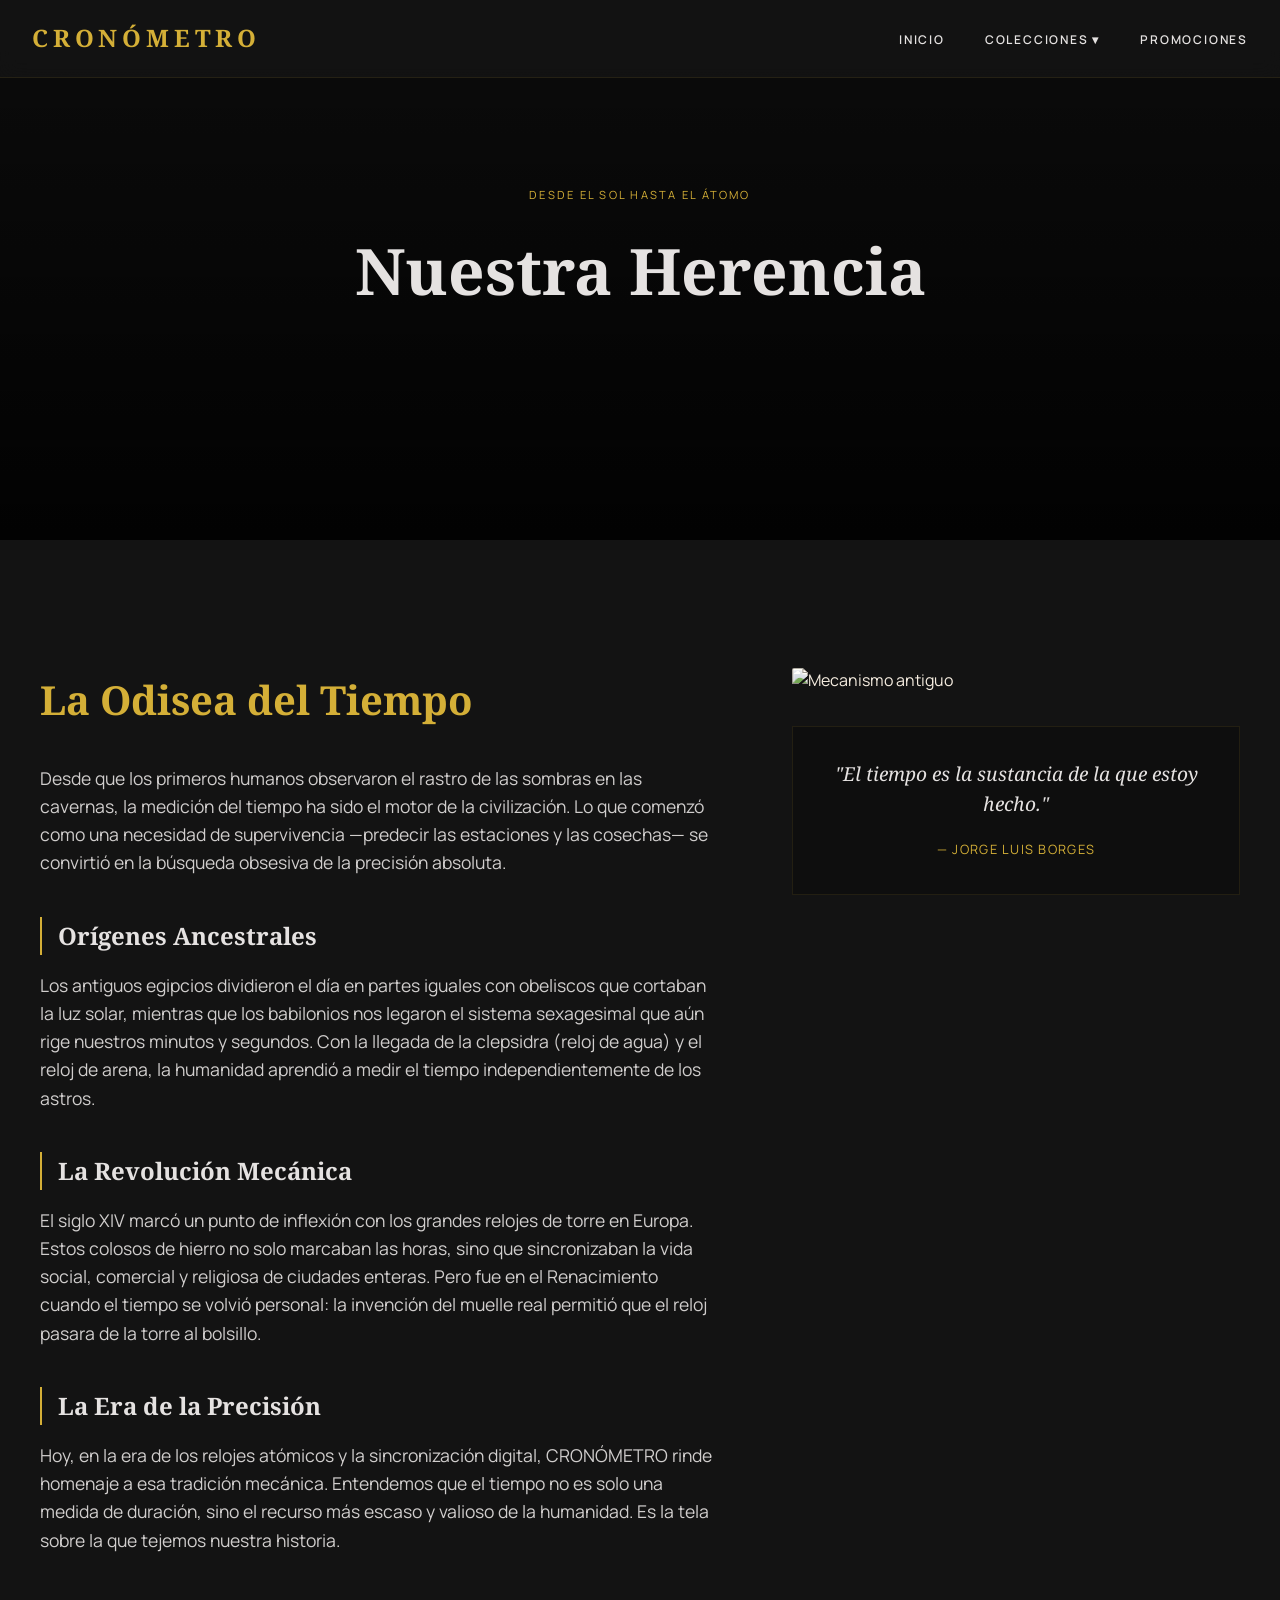
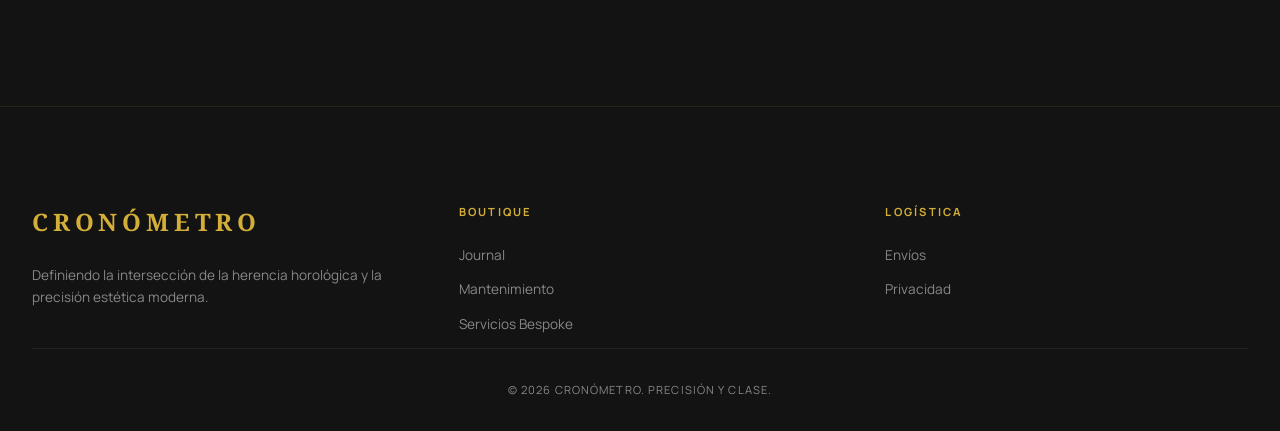
==== historia.html @ 7d50dd89 "Actualizados estilos CSS y contenido de index e historia" ====
<!DOCTYPE html>
<html lang="es">
<head>
    <meta charset="UTF-8">
    <meta name="viewport" content="width=device-width, initial-scale=1.0">
    <title>Historia | CRONÓMETRO</title>
    <link rel="stylesheet" href="estilos.css">
    <link href="https://fonts.googleapis.com/css2?family=Noto+Serif:wght@400;700&family=Manrope:wght@300;500&display=swap" rel="stylesheet">
    <link href="https://fonts.googleapis.com/icon?family=Material+Icons" rel="stylesheet">
</head>
<body>
    
    <header class="main-header">
        <div class="header-container">
            <div class="logo">CRONÓMETRO</div>
            <nav class="nav-menu">
                <ul class="nav-links">
                    <li><a href="index.html">INICIO</a></li>
                    <li class="dropdown">
                        <a class="dropbtn">COLECCIONES ▾</a>
                        <ul class="dropdown-content">
                            <li><a href="clasicos.html">Clásicos</a></li>
                            <li><a href="index.html#catalogo">Deportivos</a></li>
                            <li><a href="index.html#catalogo">Lujo</a></li>
                        </ul>
                   </li>
                   <li><a href="#">PROMOCIONES</a></li>
                </ul>
            </nav>
            <div class="header-actions">
                <span class="material-icons">shopping_bag</span>
            </div>
        </div>
    </header>

    <main class="history-page">
        <section class="history-hero">
            <div class="hero-overlay"></div>
            <div class="hero-content">
                <p class="label">Desde el Sol hasta el Átomo</p>
                <h1>Nuestra Herencia</h1>
            </div>
        </section>

        <section class="history-content">
            <div class="container">
                <div class="history-grid">
                    <article class="history-text">
                        <h2>La Odisea del Tiempo</h2>
                        <p>Desde que los primeros humanos observaron el rastro de las sombras en las cavernas, la medición del tiempo ha sido el motor de la civilización. Lo que comenzó como una necesidad de supervivencia —predecir las estaciones y las cosechas— se convirtió en la búsqueda obsesiva de la precisión absoluta.</p>
                        
                        <h3>Orígenes Ancestrales</h3>
                        <p>Los antiguos egipcios dividieron el día en partes iguales con obeliscos que cortaban la luz solar, mientras que los babilonios nos legaron el sistema sexagesimal que aún rige nuestros minutos y segundos. Con la llegada de la clepsidra (reloj de agua) y el reloj de arena, la humanidad aprendió a medir el tiempo independientemente de los astros.</p>

                        <h3>La Revolución Mecánica</h3>
                        <p>El siglo XIV marcó un punto de inflexión con los grandes relojes de torre en Europa. Estos colosos de hierro no solo marcaban las horas, sino que sincronizaban la vida social, comercial y religiosa de ciudades enteras. Pero fue en el Renacimiento cuando el tiempo se volvió personal: la invención del muelle real permitió que el reloj pasara de la torre al bolsillo.</p>

                        <h3>La Era de la Precisión</h3>
                        <p>Hoy, en la era de los relojes atómicos y la sincronización digital, CRONÓMETRO rinde homenaje a esa tradición mecánica. Entendemos que el tiempo no es solo una medida de duración, sino el recurso más escaso y valioso de la humanidad. Es la tela sobre la que tejemos nuestra historia.</p>
                    </article>
                    <aside class="history-image-side">
                        <img src="https://images.unsplash.com/photo-1508057198894-247b23fe5ade?auto=format&fit=crop&q=80&w=800" alt="Mecanismo antiguo">
                        <div class="quote-box">
                            <p>"El tiempo es la sustancia de la que estoy hecho."</p>
                            <span>— Jorge Luis Borges</span>
                        </div>
                    </aside>
                </div>
            </div>
        </section>
    </main>

    <footer class="main-footer">
        <div class="footer-grid">
            <div class="footer-brand">
                <div class="logo">CRONÓMETRO</div>
                <p>Definiendo la intersección de la herencia horológica y la precisión estética moderna.</p>
            </div>
            <div class="footer-links">
                <h4>Boutique</h4>
                <ul>
                    <li><a href="index.html">Journal</a></li>
                    <li><a href="#">Mantenimiento</a></li>
                    <li><a href="#">Servicios Bespoke</a></li>
                </ul>
            </div>
            <div class="footer-links">
                <h4>Logística</h4>
                <ul>
                    <li><a href="#">Envíos</a></li>
                    <li><a href="#">Privacidad</a></li>
                </ul>
            </div>
        </div>
        <div class="footer-bottom">
            <p>&copy; 2026 CRONÓMETRO. PRECISIÓN Y CLASE.</p>
        </div>
    </footer>

</body>
</html>
---- estilos.css ----
/* --- Variables y Configuración Base --- */
:root {
    --primary: #D4AF37; /* Dorado */
    --bg-dark: #131313;
    --bg-deep: #0e0e0e;
    --text-light: #e5e2e1;
    --text-muted: #888;
    --font-serif: 'Noto Serif', serif;
    --font-sans: 'Manrope', sans-serif;
    --transition: all 0.4s cubic-bezier(0.4, 0, 0.2, 1);
}

* {
    margin: 0;
    padding: 0;
    box-sizing: border-box;
}

body {
    background-color: var(--bg-dark);
    color: var(--text-light);
    font-family: var(--font-sans);
    line-height: 1.6;
    overflow-x: hidden;
}

/* --- Header --- */
.main-header {
    position: fixed;
    top: 0;
    width: 100%;
    z-index: 1000;
    background: rgba(19, 19, 19, 0.9);
    backdrop-filter: blur(10px);
    border-bottom: 1px solid rgba(212, 175, 55, 0.1);
}

.header-container {
    max-width: 1400px;
    margin: 0 auto;
    padding: 1.2rem 2rem; /* Un poco más compacto */
    display: flex;
    justify-content: space-between; 
    align-items: center;
}

.logo {
    font-family: var(--font-serif);
    font-size: 1.5rem;
    letter-spacing: 0.2em;
    color: var(--primary);
    font-weight: 700;
    text-transform: uppercase;
}

/* --- Estilos del Menú (Navegación) --- */
.nav-links {
    display: flex;
    list-style: none;
    gap: 2.5rem;
}

.nav-links a {
    text-decoration: none;
    color: var(--text-light);
    font-size: 0.75rem;
    font-weight: 600;
    letter-spacing: 0.15em;
    text-transform: uppercase;
    transition: var(--transition);
}

.nav-links a:hover {
    color: var(--primary);
}

/* --- Lógica del Dropdown (Desplegable) --- */
.dropdown {
    position: relative;
}

.dropdown-content {
    display: none;
    position: absolute;
    top: 100%;
    left: 0;
    background: #1a1a1a;
    border: 1px solid rgba(212, 175, 55, 0.2);
    min-width: 160px;
    padding: 1rem 0;
    list-style: none;
    box-shadow: 0 10px 30px rgba(0,0,0,0.5);
    margin-top: 0.5rem;
}

.dropdown-content li a {
    padding: 0.6rem 1.5rem;
    display: block;
    color: var(--text-muted);
}

.dropdown-content li a:hover {
    color: var(--primary);
    background: rgba(212, 175, 55, 0.05);
}

/* Mostrar al pasar el mouse */
.dropdown:hover .dropdown-content {
    display: block;
}

/* Ocultar elementos viejos */
.menu-toggle, .header-actions {
    display: none;
}

/* --- Hero Section --- */
.hero {
    height: 100vh;
    background: center/cover no-repeat;
    display: flex;
    align-items: center;
    justify-content: center;
    text-align: center;
    position: relative;
}

.hero-overlay {
    position: absolute;
    inset: 0;
    background: linear-gradient(to bottom, rgba(0,0,0,0.3), rgba(0,0,0,0.8));
}

.hero-content {
    position: relative;
    z-index: 1;
    max-width: 800px;
    padding: 0 1rem;
}

.hero-subtitle {
    letter-spacing: 0.3em;
    color: var(--primary);
    font-size: 0.8rem;
    margin-bottom: 1rem;
}

.hero h1 {
    font-family: var(--font-serif);
    font-size: 4rem;
    margin-bottom: 2rem;
}

.btn {
    padding: 1rem 2.5rem;
    text-decoration: none;
    text-transform: uppercase;
    letter-spacing: 0.1em;
    font-size: 0.75rem;
    transition: var(--transition);
    display: inline-block;
    margin: 0.5rem;
}

.btn-primary {
    background: var(--primary);
    color: #000;
    font-weight: 700;
}

.btn-secondary {
    border: 1px solid var(--text-light);
    color: var(--text-light);
}

/* --- Catalog Section --- */
.catalog-section {
    padding: 6rem 2rem;
    max-width: 1400px;
    margin: 0 auto;
}

.section-header {
    text-align: center;
    margin-bottom: 4rem;
}

.section-header .label {
    color: var(--primary);
    text-transform: uppercase;
    letter-spacing: 0.2em;
    font-size: 0.7rem;
    margin-bottom: 1rem;
}

.section-header h2 {
    font-family: var(--font-serif);
    font-size: 2.5rem;
}

.product-grid {
    display: grid;
    grid-template-columns: repeat(auto-fit, minmax(300px, 1fr));
    gap: 3rem;
}

.product-card {
    background: #1c1c1c;
    transition: var(--transition);
}

.product-card:hover {
    transform: translateY(-10px);
}

.product-image img {
    width: 100%;
    height: 400px;
    object-fit: cover;
}

.product-info {
    padding: 2rem;
}

.info-top {
    display: flex;
    justify-content: space-between;
    align-items: baseline;
    margin-bottom: 0.5rem;
}

.product-info h3 {
    font-family: var(--font-serif);
    font-size: 1.2rem;
}

.price {
    color: var(--primary);
    font-weight: 700;
}

.description {
    color: var(--text-muted);
    font-size: 0.85rem;
    margin-bottom: 1.5rem;
}

.btn-buy {
    width: 100%;
    background: none;
    border: 1px solid var(--primary);
    color: var(--primary);
    padding: 1rem;
    cursor: pointer;
    text-transform: uppercase;
    font-size: 0.7rem;
    letter-spacing: 0.1em;
    transition: var(--transition);
}

.btn-buy:hover {
    background: var(--primary);
    color: #000;
}

/* --- Order Form --- */
.order-section {
    padding: 6rem 2rem;
    background: var(--bg-deep);
}

.order-container {
    max-width: 600px;
    margin: 0 auto;
}

.order-container h2 {
    font-family: var(--font-serif);
    text-align: center;
    margin-bottom: 3rem;
}

.form-group {
    margin-bottom: 2.5rem;
}

.form-group label {
    display: block;
    color: var(--primary);
    text-transform: uppercase;
    font-size: 0.65rem;
    letter-spacing: 0.15em;
    margin-bottom: 1rem;
}

.order-form input, .order-form select {
    width: 100%;
    background: transparent;
    border: none;
    border-bottom: 1px solid #333;
    padding: 1rem 0;
    color: #fff;
    font-family: var(--font-sans);
    margin-bottom: 1rem;
    outline: none;
}

.order-form input:focus {
    border-bottom-color: var(--primary);
}

.row {
    display: flex;
    gap: 1rem;
}

.btn-confirm {
    width: 100%;
    background: var(--primary);
    border: none;
    padding: 1.2rem;
    font-weight: 700;
    text-transform: uppercase;
    letter-spacing: 0.15em;
    cursor: pointer;
    margin-top: 2rem;
}

/* --- Footer --- */
.main-footer {
    padding: 6rem 2rem 2rem;
    border-top: 1px solid rgba(212, 175, 55, 0.1);
}

.footer-grid {
    max-width: 1400px;
    margin: 0 auto;
    display: grid;
    grid-template-columns: repeat(auto-fit, minmax(200px, 1fr));
    gap: 4rem;
    margin-bottom: 4rem;
}

.footer-brand p {
    margin-top: 1.5rem;
    color: var(--text-muted);
    font-size: 0.85rem;
}

.footer-links h4 {
    text-transform: uppercase;
    font-size: 0.7rem;
    letter-spacing: 0.2em;
    color: var(--primary);
    margin-bottom: 1.5rem;
}

.footer-links ul {
    list-style: none;
}

.footer-links a {
    text-decoration: none;
    color: var(--text-muted);
    font-size: 0.85rem;
    display: block;
    margin-bottom: 0.8rem;
    transition: var(--transition);
}

.footer-links a:hover {
    color: var(--primary);
}

.footer-bottom {
    text-align: center;
    border-top: 1px solid #222;
    padding-top: 2rem;
    color: var(--text-muted);
    font-size: 0.7rem;
    letter-spacing: 0.1em;
}

/* --- Responsividad --- */
@media (max-width: 768px) {
    .hero h1 { font-size: 2.5rem; }
    .product-grid { grid-template-columns: 1fr; }
    .row { flex-direction: column; gap: 0; }
}

/* Estilos para la cuadrícula de productos */
.contenedor-productos {
    display: grid;
    grid-template-columns: repeat(auto-fit, minmax(250px, 1fr));
    gap: 20px;
    padding: 40px;
    max-width: 1200px;
    margin: 0 auto;
}

.tarjeta-reloj {
    border: 1px solid #D4AF37;
    border-radius: 8px;
    padding: 15px;
    text-align: center;
    transition: transform 0.3s;
}

.tarjeta-reloj:hover {
    transform: translateY(-5px);
    box-shadow: 0 5px 15px rgba(0,0,0,0.1);
}

.tarjeta-reloj img {
    max-width: 100%;
    height: auto;
    border-radius: 4px;
}

/* Botones */
.btn-volver {
    display: inline-block;
    margin: 20px;
    text-decoration: none;
    color: #333;
    font-weight: bold;
}

.btn-comprar {
    background-color: #28a745;
    color: white;
    border: none;
    padding: 10px 20px;
    border-radius: 5px;
    cursor: pointer;
    font-size: 1rem;
}

.btn-comprar:hover {
    background-color: #218838;
}

:root {
    --primary: #D4AF37; /* Dorado */
    --bg-dark: #131313;
    --bg-deep: #0e0e0e;
    --text-light: #e5e2e1;
    --text-muted: #888;
    --font-serif: 'Noto Serif', serif;
    --font-sans: 'Manrope', sans-serif;
    --transition: all 0.4s cubic-bezier(0.4, 0, 0.2, 1);
}

* {
    margin: 0;
    padding: 0;
    box-sizing: border-box;
}

body {
    background-color: var(--bg-dark);
    color: var(--text-light);
    font-family: var(--font-sans);
    line-height: 1.6;
    overflow-x: hidden;
}

/* --- Header --- */
.main-header {
    position: fixed;
    top: 0;
    width: 100%;
    z-index: 1000;
    background: rgba(19, 19, 19, 0.9);
    backdrop-filter: blur(10px);
    border-bottom: 1px solid rgba(212, 175, 55, 0.1);
}

.header-container {
    max-width: 1400px;
    margin: 0 auto;
    padding: 1.2rem 2rem;
    display: flex;
    justify-content: space-between; 
    align-items: center;
}

.logo {
    font-family: var(--font-serif);
    font-size: 1.5rem;
    letter-spacing: 0.2em;
    color: var(--primary);
    font-weight: 700;
    text-transform: uppercase;
}

/* --- Navegación --- */
.nav-menu {
    display: flex;
}

.nav-links {
    display: flex;
    list-style: none;
    gap: 2.5rem;
    align-items: center;
}

.nav-links a {
    text-decoration: none;
    color: var(--text-light);
    font-size: 0.75rem;
    font-weight: 600;
    letter-spacing: 0.15em;
    text-transform: uppercase;
    transition: var(--transition);
}

.nav-links a:hover {
    color: var(--primary);
}

/* --- Dropdown Logic --- */
.dropdown {
    position: relative;
}

.dropdown-content {
    display: none;
    position: absolute;
    top: 100%;
    left: 0;
    background: #1a1a1a;
    border: 1px solid rgba(212, 175, 55, 0.2);
    min-width: 160px;
    padding: 1rem 0;
    list-style: none;
    box-shadow: 0 10px 30px rgba(0,0,0,0.5);
    margin-top: 0.5rem;
}

.dropdown-content li a {
    padding: 0.6rem 1.5rem;
    display: block;
    color: var(--text-muted);
}

.dropdown-content li a:hover {
    color: var(--primary);
    background: rgba(212, 175, 55, 0.05);
}

.dropdown:hover .dropdown-content {
    display: block;
    animation: fadeIn 0.3s ease;
}

@keyframes fadeIn {
    from { opacity: 0; transform: translateY(10px); }
    to { opacity: 1; transform: translateY(0); }
}

.header-actions {
    color: var(--primary);
    cursor: pointer;
}

/* --- Hero Global --- */
.hero, .history-hero {
    height: 80vh;
    background: url('https://images.unsplash.com/photo-1547996160-81dfa63595aa?auto=format&fit=crop&q=80&w=2000') center/cover no-repeat;
    display: flex;
    align-items: center;
    justify-content: center;
    text-align: center;
    position: relative;
}

.history-hero {
    height: 60vh;
    background-image: url('https://images.unsplash.com/photo-1509048191080-d2984bad6ae5?auto=format&fit=crop&q=80&w=2000');
}

.hero-overlay {
    position: absolute;
    inset: 0;
    background: linear-gradient(to bottom, rgba(0,0,0,0.4), rgba(0,0,0,0.9));
}

.hero-content {
    position: relative;
    z-index: 1;
    max-width: 800px;
    padding: 0 1rem;
}

.hero h1, .history-hero h1 {
    font-family: var(--font-serif);
    font-size: 4rem;
    margin-bottom: 2rem;
}

.label {
    color: var(--primary);
    text-transform: uppercase;
    letter-spacing: 0.2em;
    font-size: 0.7rem;
    margin-bottom: 1rem;
}

/* --- History Section --- */
.history-content {
    padding: 8rem 2rem;
    background: var(--bg-dark);
}

.container {
    max-width: 1200px;
    margin: 0 auto;
}

.history-grid {
    display: grid;
    grid-template-columns: 1.5fr 1fr;
    gap: 5rem;
    align-items: start;
}

.history-text h2 {
    font-family: var(--font-serif);
    font-size: 2.5rem;
    margin-bottom: 2rem;
    color: var(--primary);
}

.history-text h3 {
    font-family: var(--font-serif);
    font-size: 1.5rem;
    margin: 2.5rem 0 1rem;
    border-left: 2px solid var(--primary);
    padding-left: 1rem;
}

.history-text p {
    color: var(--text-light);
    margin-bottom: 1.5rem;
    font-size: 1.1rem;
    opacity: 0.9;
}

.history-image-side img {
    width: 100%;
    border-radius: 2px;
    margin-bottom: 2rem;
    filter: grayscale(0.2) sepia(0.2);
}

.quote-box {
    padding: 2rem;
    background: var(--bg-deep);
    border: 1px solid rgba(212, 175, 55, 0.1);
    text-align: center;
}

.quote-box p {
    font-style: italic;
    font-family: var(--font-serif);
    font-size: 1.2rem;
    margin-bottom: 1rem;
}

.quote-box span {
    color: var(--primary);
    font-size: 0.8rem;
    text-transform: uppercase;
    letter-spacing: 0.1em;
}

/* --- Footer --- */
.main-footer {
    padding: 6rem 2rem 2rem;
    border-top: 1px solid rgba(212, 175, 55, 0.1);
}

.footer-grid {
    max-width: 1400px;
    margin: 0 auto;
    display: grid;
    grid-template-columns: repeat(auto-fit, minmax(200px, 1fr));
    gap: 4rem;
}

.footer-brand p {
    margin-top: 1.5rem;
    color: var(--text-muted);
    font-size: 0.85rem;
}

.footer-links h4 {
    text-transform: uppercase;
    font-size: 0.7rem;
    letter-spacing: 0.2em;
    color: var(--primary);
    margin-bottom: 1.5rem;
}

.footer-links ul {
    list-style: none;
}

.footer-links a {
    text-decoration: none;
    color: var(--text-muted);
    font-size: 0.85rem;
    display: block;
    margin-bottom: 0.8rem;
    transition: var(--transition);
}

.footer-links a:hover {
    color: var(--primary);
}

.footer-bottom {
    text-align: center;
    border-top: 1px solid #222;
    padding-top: 2rem;
    color: var(--text-muted);
    font-size: 0.7rem;
    letter-spacing: 0.1em;
}

@media (max-width: 768px) {
    .history-grid { grid-template-columns: 1fr; gap: 3rem; }
    .hero h1, .history-hero h1 { font-size: 2.5rem; }
}
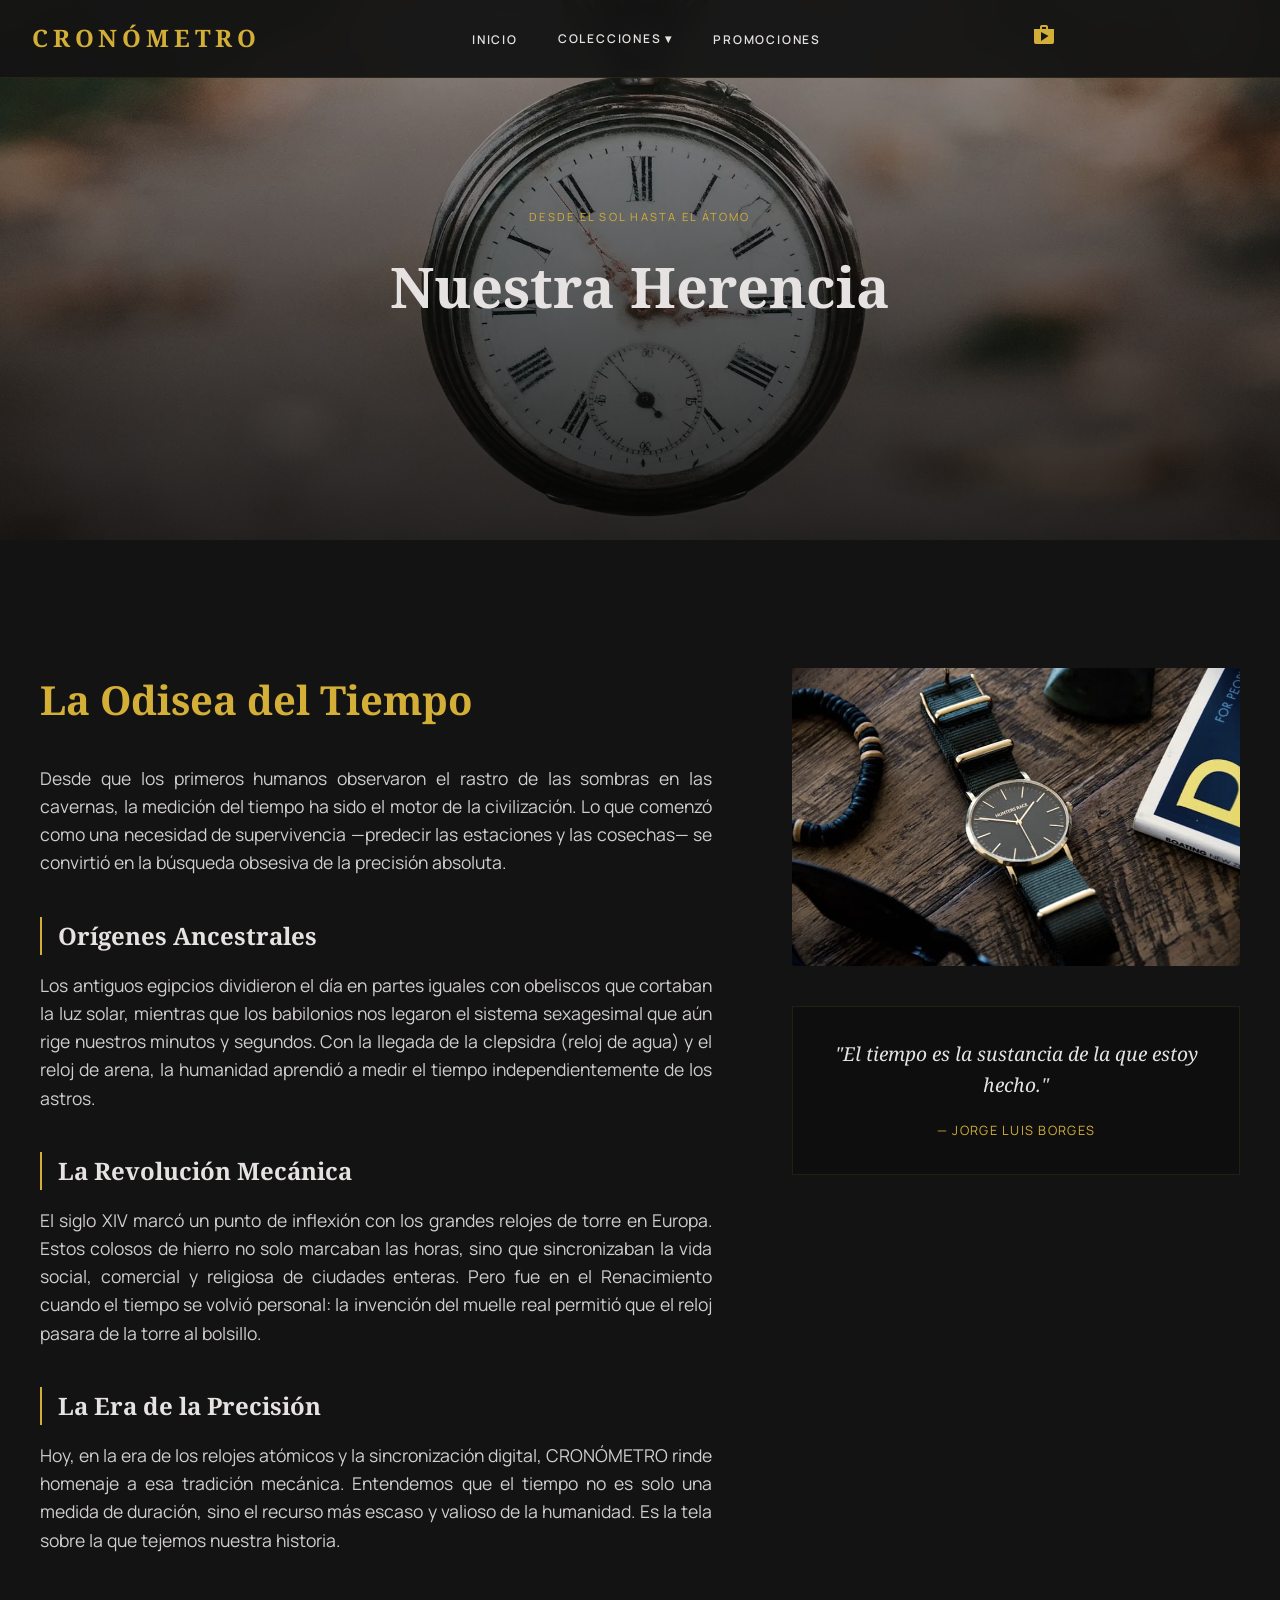
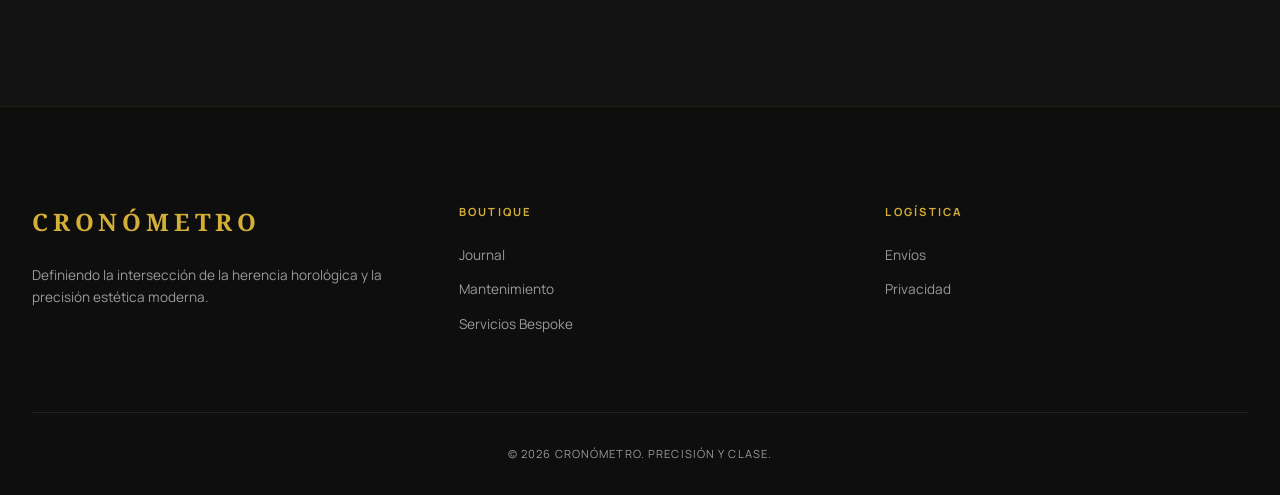
==== commit 4faa6237: "Justificación de textos en historia.html y se inserta imagnes locales en el mismo archivo." ====
--- a/historia.html
+++ b/historia.html
@@ -24,7 +24,7 @@
                             <li><a href="index.html#catalogo">Lujo</a></li>
                         </ul>
                    </li>
-                   <li><a href="#">PROMOCIONES</a></li>
+                   <li><a href="index.html">PROMOCIONES</a></li>
                 </ul>
             </nav>
             <div class="header-actions">
@@ -59,7 +59,7 @@
                         <p>Hoy, en la era de los relojes atómicos y la sincronización digital, CRONÓMETRO rinde homenaje a esa tradición mecánica. Entendemos que el tiempo no es solo una medida de duración, sino el recurso más escaso y valioso de la humanidad. Es la tela sobre la que tejemos nuestra historia.</p>
                     </article>
                     <aside class="history-image-side">
-                        <img src="https://images.unsplash.com/photo-1508057198894-247b23fe5ade?auto=format&fit=crop&q=80&w=800" alt="Mecanismo antiguo">
+                        <img src="imagenes/historia.jpg" alt="Mecanismo antiguo">
                         <div class="quote-box">
                             <p>"El tiempo es la sustancia de la que estoy hecho."</p>
                             <span>— Jorge Luis Borges</span>
--- a/estilos.css
+++ b/estilos.css
@@ -1,10 +1,20 @@
+/*
+   ========================================
+   ESTILOS UNIFICADOS - CRONÓMETRO
+   ========================================
+   Archivo limpio: se eliminaron los bloques :root, body, header,
+   dropdown y footer que estaban duplicados varias veces.
+   Se conservó UNA sola versión de cada regla (la más completa/correcta)
+   y se organizó por secciones para que sea fácil de mantener.
+*/
+
 /* --- Variables y Configuración Base --- */
 :root {
     --primary: #D4AF37; /* Dorado */
     --bg-dark: #131313;
     --bg-deep: #0e0e0e;
-    --text-light: #e5e2e1;
-    --text-muted: #888;
+    --text-light: #e5e2e1; /* claro, legible sobre fondo oscuro */
+    --text-muted: #9a9a9a; /* gris legible, antes era casi negro (#0a0a0a) e invisible */
     --font-serif: 'Noto Serif', serif;
     --font-sans: 'Manrope', sans-serif;
     --transition: all 0.4s cubic-bezier(0.4, 0, 0.2, 1);
@@ -24,13 +34,18 @@
     overflow-x: hidden;
 }
 
-/* --- Header --- */
+@keyframes fadeIn {
+    from { opacity: 0; transform: translateY(10px); }
+    to { opacity: 1; transform: translateY(0); }
+}
+
+/* --- Header y Navegación (usado en todas las páginas) --- */
 .main-header {
     position: fixed;
     top: 0;
     width: 100%;
     z-index: 1000;
-    background: rgba(19, 19, 19, 0.9);
+    background: rgba(19, 19, 19, 0.95);
     backdrop-filter: blur(10px);
     border-bottom: 1px solid rgba(212, 175, 55, 0.1);
 }
@@ -38,9 +53,9 @@
 .header-container {
     max-width: 1400px;
     margin: 0 auto;
-    padding: 1.2rem 2rem; /* Un poco más compacto */
-    display: flex;
-    justify-content: space-between; 
+    padding: 1.2rem 2rem;
+    display: flex;
+    justify-content: space-between;
     align-items: center;
 }
 
@@ -51,13 +66,18 @@
     color: var(--primary);
     font-weight: 700;
     text-transform: uppercase;
-}
-
-/* --- Estilos del Menú (Navegación) --- */
+    text-decoration: none;
+}
+
+.nav-menu {
+    display: flex;
+}
+
 .nav-links {
     display: flex;
     list-style: none;
     gap: 2.5rem;
+    align-items: center;
 }
 
 .nav-links a {
@@ -70,13 +90,28 @@
     transition: var(--transition);
 }
 
-.nav-links a:hover {
-    color: var(--primary);
-}
-
-/* --- Lógica del Dropdown (Desplegable) --- */
+.nav-links a:hover,
+.nav-links .active {
+    color: var(--primary);
+}
+
+.header-actions {
+    color: var(--primary);
+    cursor: pointer;
+}
+
+/* --- Dropdown (versión corregida: se mantiene abierto al hacer hover) --- */
 .dropdown {
     position: relative;
+    padding-bottom: 10px; /* puente para que el menú no se cierre */
+    margin-bottom: -10px;
+}
+
+.dropbtn {
+    cursor: pointer;
+    display: flex;
+    align-items: center;
+    gap: 5px;
 }
 
 .dropdown-content {
@@ -86,17 +121,18 @@
     left: 0;
     background: #1a1a1a;
     border: 1px solid rgba(212, 175, 55, 0.2);
-    min-width: 160px;
+    min-width: 180px;
     padding: 1rem 0;
     list-style: none;
-    box-shadow: 0 10px 30px rgba(0,0,0,0.5);
-    margin-top: 0.5rem;
+    box-shadow: 0 10px 30px rgba(0, 0, 0, 0.6);
 }
 
 .dropdown-content li a {
-    padding: 0.6rem 1.5rem;
+    padding: 0.8rem 1.5rem;
     display: block;
     color: var(--text-muted);
+    font-size: 0.7rem;
+    letter-spacing: 0.1em;
 }
 
 .dropdown-content li a:hover {
@@ -104,20 +140,15 @@
     background: rgba(212, 175, 55, 0.05);
 }
 
-/* Mostrar al pasar el mouse */
 .dropdown:hover .dropdown-content {
     display: block;
-}
-
-/* Ocultar elementos viejos */
-.menu-toggle, .header-actions {
-    display: none;
-}
-
-/* --- Hero Section --- */
+    animation: fadeIn 0.3s ease;
+}
+
+/* --- Hero (página de inicio - index.html) --- */
 .hero {
     height: 100vh;
-    background: center/cover no-repeat;
+    background: url('imagenes/index.jpg') center/cover no-repeat;
     display: flex;
     align-items: center;
     justify-content: center;
@@ -128,7 +159,7 @@
 .hero-overlay {
     position: absolute;
     inset: 0;
-    background: linear-gradient(to bottom, rgba(0,0,0,0.3), rgba(0,0,0,0.8));
+    background: linear-gradient(to bottom, rgba(0, 0, 0, 0.3), rgba(0, 0, 0, 0.8));
 }
 
 .hero-content {
@@ -151,6 +182,14 @@
     margin-bottom: 2rem;
 }
 
+.label {
+    color: var(--primary);
+    text-transform: uppercase;
+    letter-spacing: 0.2em;
+    font-size: 0.7rem;
+    margin-bottom: 1rem;
+}
+
 .btn {
     padding: 1rem 2.5rem;
     text-decoration: none;
@@ -173,7 +212,7 @@
     color: var(--text-light);
 }
 
-/* --- Catalog Section --- */
+/* --- Catálogo de productos (index.html) --- */
 .catalog-section {
     padding: 6rem 2rem;
     max-width: 1400px;
@@ -186,10 +225,6 @@
 }
 
 .section-header .label {
-    color: var(--primary);
-    text-transform: uppercase;
-    letter-spacing: 0.2em;
-    font-size: 0.7rem;
     margin-bottom: 1rem;
 }
 
@@ -225,14 +260,17 @@
 
 .info-top {
     display: flex;
-    justify-content: space-between;
-    align-items: baseline;
+    flex-direction: column;
+    align-items: center;
+    text-align: center;
     margin-bottom: 0.5rem;
 }
 
-.product-info h3 {
-    font-family: var(--font-serif);
-    font-size: 1.2rem;
+.product-info h1 {
+    font-family: var(--font-serif);
+    font-size: 1.4rem;
+    font-weight: 700;
+    margin-bottom: 0.4rem;
 }
 
 .price {
@@ -264,7 +302,7 @@
     color: #000;
 }
 
-/* --- Order Form --- */
+/* --- Formulario de pedido (index.html) --- */
 .order-section {
     padding: 6rem 2rem;
     background: var(--bg-deep);
@@ -294,7 +332,8 @@
     margin-bottom: 1rem;
 }
 
-.order-form input, .order-form select {
+.order-form input,
+.order-form select {
     width: 100%;
     background: transparent;
     border: none;
@@ -327,10 +366,244 @@
     margin-top: 2rem;
 }
 
-/* --- Footer --- */
+/* --- Página Historia (historia.html) --- */
+.history-hero {
+    height: 60vh;
+    background-image: url('imagenes/clasico.webp');
+    background-size: cover;
+    background-position: center;
+    display: flex;
+    align-items: center;
+    justify-content: center;
+    text-align: center;
+    position: relative;
+}
+
+.history-hero h1 {
+    font-family: var(--font-serif);
+    font-size: 4rem;
+    margin-bottom: 0;
+    color: var(--text-light);
+}
+
+.history-content {
+    padding: 8rem 2rem;
+    background: var(--bg-dark);
+}
+
+.container {
+    max-width: 1200px;
+    margin: 0 auto;
+}
+
+.history-grid {
+    display: grid;
+    grid-template-columns: 1.5fr 1fr;
+    gap: 5rem;
+    align-items: start;
+}
+
+.history-text h2 {
+    font-family: var(--font-serif);
+    font-size: 2.5rem;
+    margin-bottom: 2rem;
+    color: var(--primary);
+}
+
+.history-text h3 {
+    font-family: var(--font-serif);
+    font-size: 1.5rem;
+    margin: 2.5rem 0 1rem;
+    border-left: 2px solid var(--primary);
+    padding-left: 1rem;
+}
+
+.history-text p {
+    color: var(--text-light);
+    margin-bottom: 1.5rem;
+    font-size: 1.1rem;
+    opacity: 0.9;
+    text-align: justify;
+    hyphens: auto;
+}
+
+.history-image-side img {
+    width: 100%;
+    border-radius: 2px;
+    margin-bottom: 2rem;
+    filter: grayscale(0.2) sepia(0.2);
+}
+
+.quote-box {
+    padding: 2rem;
+    background: var(--bg-deep);
+    border: 1px solid rgba(212, 175, 55, 0.1);
+    text-align: center;
+}
+
+.quote-box p {
+    font-style: italic;
+    font-family: var(--font-serif);
+    font-size: 1.2rem;
+    margin-bottom: 1rem;
+}
+
+.quote-box span {
+    color: var(--primary);
+    font-size: 0.8rem;
+    text-transform: uppercase;
+    letter-spacing: 0.1em;
+}
+
+/* --- Página Promociones (promociones.html) --- */
+.hero-promo {
+    height: 60vh;
+    background: url('imagenes/header.webp') center/cover no-repeat;
+    display: flex;
+    align-items: center;
+    justify-content: center;
+    text-align: center;
+    position: relative;
+    margin-top: 70px;
+}
+
+.hero-content h1 {
+    font-family: var(--font-serif);
+    font-size: 3.5rem;
+}
+
+.hero-content h1 em {
+    color: var(--primary);
+    font-style: italic;
+}
+
+.promo-section {
+    padding: 6rem 2rem;
+    max-width: 1400px;
+    margin: 0 auto;
+}
+
+.promo-grid {
+    display: grid;
+    grid-template-columns: repeat(auto-fit, minmax(350px, 1fr));
+    gap: 3rem;
+}
+
+.promo-card {
+    background: #1c1c1c;
+    border: 1px solid rgba(212, 175, 55, 0.1);
+    transition: var(--transition);
+    overflow: hidden;
+}
+
+.promo-card:hover {
+    transform: translateY(-10px);
+    border-color: var(--primary);
+}
+
+.promo-img {
+    width: 100%;
+    height: 300px;
+    object-fit: cover;
+    filter: grayscale(0.2);
+}
+
+.promo-body {
+    padding: 2.5rem;
+}
+
+.promo-badge {
+    color: var(--primary);
+    font-size: 0.7rem;
+    letter-spacing: 0.2em;
+    text-transform: uppercase;
+    display: block;
+    margin-bottom: 1rem;
+}
+
+.promo-body h2 {
+    font-family: var(--font-serif);
+    font-size: 1.8rem;
+    margin-bottom: 1rem;
+}
+
+.promo-body p {
+    color: var(--text-muted);
+    font-size: 0.95rem;
+    margin-bottom: 2rem;
+}
+
+.btn-link {
+    color: var(--primary);
+    text-decoration: none;
+    font-weight: 700;
+    font-size: 0.8rem;
+    letter-spacing: 0.1em;
+    text-transform: uppercase;
+}
+
+/* --- Páginas de Colecciones (clasicos.html, deportivos.html, lujo.html) --- */
+.contenedor-productos {
+    display: grid;
+    grid-template-columns: repeat(auto-fit, minmax(250px, 1fr));
+    gap: 20px;
+    padding: 40px;
+    max-width: 1200px;
+    margin: 0 auto;
+}
+
+.tarjeta-reloj {
+    border: 1px solid var(--primary);
+    border-radius: 8px;
+    padding: 15px;
+    text-align: center;
+    transition: transform 0.3s;
+    background: #1c1c1c;
+}
+
+.tarjeta-reloj:hover {
+    transform: translateY(-5px);
+    box-shadow: 0 5px 15px rgba(0, 0, 0, 0.4);
+}
+
+.tarjeta-reloj img {
+    max-width: 100%;
+    height: auto;
+    border-radius: 4px;
+}
+
+.btn-volver {
+    display: inline-block;
+    margin: 20px;
+    text-decoration: none;
+    color: var(--text-light);
+    font-weight: bold;
+}
+
+.btn-comprar {
+    display: block;
+    width: fit-content;
+    margin: 1.5rem auto 0;
+    background-color: #28a745;
+    color: white;
+    border: none;
+    padding: 10px 20px;
+    border-radius: 5px;
+    cursor: pointer;
+    font-size: 1rem;
+    text-decoration: none;
+    text-align: center;
+}
+
+.btn-comprar:hover {
+    background-color: #218838;
+}
+
+/* --- Footer (usado en todas las páginas) --- */
 .main-footer {
     padding: 6rem 2rem 2rem;
     border-top: 1px solid rgba(212, 175, 55, 0.1);
+    background: var(--bg-deep);
 }
 
 .footer-grid {
@@ -377,364 +650,25 @@
     text-align: center;
     border-top: 1px solid #222;
     padding-top: 2rem;
+    margin-top: 4rem;
     color: var(--text-muted);
     font-size: 0.7rem;
     letter-spacing: 0.1em;
 }
 
-/* --- Responsividad --- */
+/* --- Responsividad (RWD) --- */
+@media (max-width: 1024px) {
+    .hero-content h1 { font-size: 2.8rem; }
+}
+
 @media (max-width: 768px) {
-    .hero h1 { font-size: 2.5rem; }
+    .hero h1,
+    .history-hero h1 { font-size: 2.5rem; }
+    .history-grid { grid-template-columns: 1fr; gap: 3rem; }
     .product-grid { grid-template-columns: 1fr; }
+    .promo-grid { grid-template-columns: 1fr; }
     .row { flex-direction: column; gap: 0; }
-}
-
-/* Estilos para la cuadrícula de productos */
-.contenedor-productos {
-    display: grid;
-    grid-template-columns: repeat(auto-fit, minmax(250px, 1fr));
-    gap: 20px;
-    padding: 40px;
-    max-width: 1200px;
-    margin: 0 auto;
-}
-
-.tarjeta-reloj {
-    border: 1px solid #D4AF37;
-    border-radius: 8px;
-    padding: 15px;
-    text-align: center;
-    transition: transform 0.3s;
-}
-
-.tarjeta-reloj:hover {
-    transform: translateY(-5px);
-    box-shadow: 0 5px 15px rgba(0,0,0,0.1);
-}
-
-.tarjeta-reloj img {
-    max-width: 100%;
-    height: auto;
-    border-radius: 4px;
-}
-
-/* Botones */
-.btn-volver {
-    display: inline-block;
-    margin: 20px;
-    text-decoration: none;
-    color: #333;
-    font-weight: bold;
-}
-
-.btn-comprar {
-    background-color: #28a745;
-    color: white;
-    border: none;
-    padding: 10px 20px;
-    border-radius: 5px;
-    cursor: pointer;
-    font-size: 1rem;
-}
-
-.btn-comprar:hover {
-    background-color: #218838;
-}
-
-:root {
-    --primary: #D4AF37; /* Dorado */
-    --bg-dark: #131313;
-    --bg-deep: #0e0e0e;
-    --text-light: #e5e2e1;
-    --text-muted: #888;
-    --font-serif: 'Noto Serif', serif;
-    --font-sans: 'Manrope', sans-serif;
-    --transition: all 0.4s cubic-bezier(0.4, 0, 0.2, 1);
-}
-
-* {
-    margin: 0;
-    padding: 0;
-    box-sizing: border-box;
-}
-
-body {
-    background-color: var(--bg-dark);
-    color: var(--text-light);
-    font-family: var(--font-sans);
-    line-height: 1.6;
-    overflow-x: hidden;
-}
-
-/* --- Header --- */
-.main-header {
-    position: fixed;
-    top: 0;
-    width: 100%;
-    z-index: 1000;
-    background: rgba(19, 19, 19, 0.9);
-    backdrop-filter: blur(10px);
-    border-bottom: 1px solid rgba(212, 175, 55, 0.1);
-}
-
-.header-container {
-    max-width: 1400px;
-    margin: 0 auto;
-    padding: 1.2rem 2rem;
-    display: flex;
-    justify-content: space-between; 
-    align-items: center;
-}
-
-.logo {
-    font-family: var(--font-serif);
-    font-size: 1.5rem;
-    letter-spacing: 0.2em;
-    color: var(--primary);
-    font-weight: 700;
-    text-transform: uppercase;
-}
-
-/* --- Navegación --- */
-.nav-menu {
-    display: flex;
-}
-
-.nav-links {
-    display: flex;
-    list-style: none;
-    gap: 2.5rem;
-    align-items: center;
-}
-
-.nav-links a {
-    text-decoration: none;
-    color: var(--text-light);
-    font-size: 0.75rem;
-    font-weight: 600;
-    letter-spacing: 0.15em;
-    text-transform: uppercase;
-    transition: var(--transition);
-}
-
-.nav-links a:hover {
-    color: var(--primary);
-}
-
-/* --- Dropdown Logic --- */
-.dropdown {
-    position: relative;
-}
-
-.dropdown-content {
-    display: none;
-    position: absolute;
-    top: 100%;
-    left: 0;
-    background: #1a1a1a;
-    border: 1px solid rgba(212, 175, 55, 0.2);
-    min-width: 160px;
-    padding: 1rem 0;
-    list-style: none;
-    box-shadow: 0 10px 30px rgba(0,0,0,0.5);
-    margin-top: 0.5rem;
-}
-
-.dropdown-content li a {
-    padding: 0.6rem 1.5rem;
-    display: block;
-    color: var(--text-muted);
-}
-
-.dropdown-content li a:hover {
-    color: var(--primary);
-    background: rgba(212, 175, 55, 0.05);
-}
-
-.dropdown:hover .dropdown-content {
-    display: block;
-    animation: fadeIn 0.3s ease;
-}
-
-@keyframes fadeIn {
-    from { opacity: 0; transform: translateY(10px); }
-    to { opacity: 1; transform: translateY(0); }
-}
-
-.header-actions {
-    color: var(--primary);
-    cursor: pointer;
-}
-
-/* --- Hero Global --- */
-.hero, .history-hero {
-    height: 80vh;
-    background: url('https://images.unsplash.com/photo-1547996160-81dfa63595aa?auto=format&fit=crop&q=80&w=2000') center/cover no-repeat;
-    display: flex;
-    align-items: center;
-    justify-content: center;
-    text-align: center;
-    position: relative;
-}
-
-.history-hero {
-    height: 60vh;
-    background-image: url('https://images.unsplash.com/photo-1509048191080-d2984bad6ae5?auto=format&fit=crop&q=80&w=2000');
-}
-
-.hero-overlay {
-    position: absolute;
-    inset: 0;
-    background: linear-gradient(to bottom, rgba(0,0,0,0.4), rgba(0,0,0,0.9));
-}
-
-.hero-content {
-    position: relative;
-    z-index: 1;
-    max-width: 800px;
-    padding: 0 1rem;
-}
-
-.hero h1, .history-hero h1 {
-    font-family: var(--font-serif);
-    font-size: 4rem;
-    margin-bottom: 2rem;
-}
-
-.label {
-    color: var(--primary);
-    text-transform: uppercase;
-    letter-spacing: 0.2em;
-    font-size: 0.7rem;
-    margin-bottom: 1rem;
-}
-
-/* --- History Section --- */
-.history-content {
-    padding: 8rem 2rem;
-    background: var(--bg-dark);
-}
-
-.container {
-    max-width: 1200px;
-    margin: 0 auto;
-}
-
-.history-grid {
-    display: grid;
-    grid-template-columns: 1.5fr 1fr;
-    gap: 5rem;
-    align-items: start;
-}
-
-.history-text h2 {
-    font-family: var(--font-serif);
-    font-size: 2.5rem;
-    margin-bottom: 2rem;
-    color: var(--primary);
-}
-
-.history-text h3 {
-    font-family: var(--font-serif);
-    font-size: 1.5rem;
-    margin: 2.5rem 0 1rem;
-    border-left: 2px solid var(--primary);
-    padding-left: 1rem;
-}
-
-.history-text p {
-    color: var(--text-light);
-    margin-bottom: 1.5rem;
-    font-size: 1.1rem;
-    opacity: 0.9;
-}
-
-.history-image-side img {
-    width: 100%;
-    border-radius: 2px;
-    margin-bottom: 2rem;
-    filter: grayscale(0.2) sepia(0.2);
-}
-
-.quote-box {
-    padding: 2rem;
-    background: var(--bg-deep);
-    border: 1px solid rgba(212, 175, 55, 0.1);
-    text-align: center;
-}
-
-.quote-box p {
-    font-style: italic;
-    font-family: var(--font-serif);
-    font-size: 1.2rem;
-    margin-bottom: 1rem;
-}
-
-.quote-box span {
-    color: var(--primary);
-    font-size: 0.8rem;
-    text-transform: uppercase;
-    letter-spacing: 0.1em;
-}
-
-/* --- Footer --- */
-.main-footer {
-    padding: 6rem 2rem 2rem;
-    border-top: 1px solid rgba(212, 175, 55, 0.1);
-}
-
-.footer-grid {
-    max-width: 1400px;
-    margin: 0 auto;
-    display: grid;
-    grid-template-columns: repeat(auto-fit, minmax(200px, 1fr));
-    gap: 4rem;
-}
-
-.footer-brand p {
-    margin-top: 1.5rem;
-    color: var(--text-muted);
-    font-size: 0.85rem;
-}
-
-.footer-links h4 {
-    text-transform: uppercase;
-    font-size: 0.7rem;
-    letter-spacing: 0.2em;
-    color: var(--primary);
-    margin-bottom: 1.5rem;
-}
-
-.footer-links ul {
-    list-style: none;
-}
-
-.footer-links a {
-    text-decoration: none;
-    color: var(--text-muted);
-    font-size: 0.85rem;
-    display: block;
-    margin-bottom: 0.8rem;
-    transition: var(--transition);
-}
-
-.footer-links a:hover {
-    color: var(--primary);
-}
-
-.footer-bottom {
-    text-align: center;
-    border-top: 1px solid #222;
-    padding-top: 2rem;
-    color: var(--text-muted);
-    font-size: 0.7rem;
-    letter-spacing: 0.1em;
-}
-
-@media (max-width: 768px) {
-    .history-grid { grid-template-columns: 1fr; gap: 3rem; }
-    .hero h1, .history-hero h1 { font-size: 2.5rem; }
-}
-
-
-
+    .nav-links { display: none; } /* Aquí se implementaría un menú hamburguesa */
+    .hero-promo { height: 40vh; }
+    .header-container { padding: 1rem; }
+}
